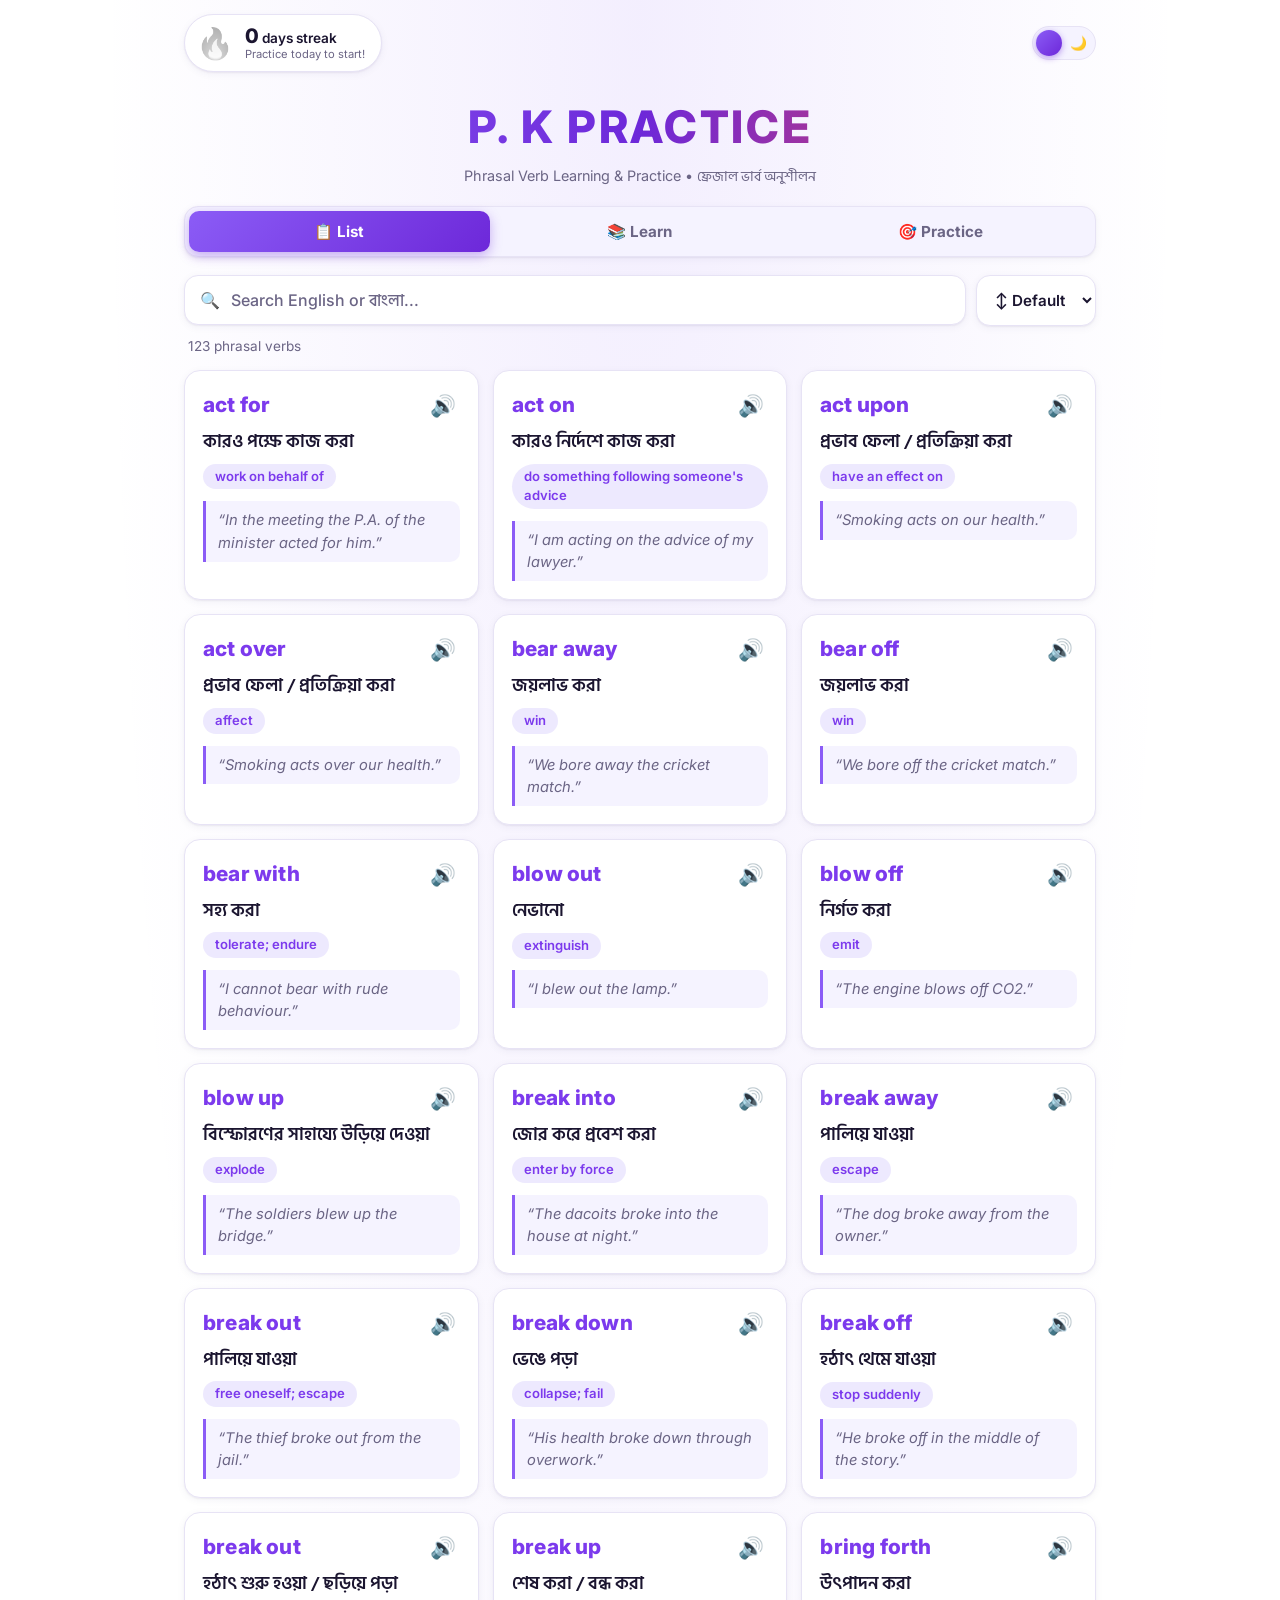
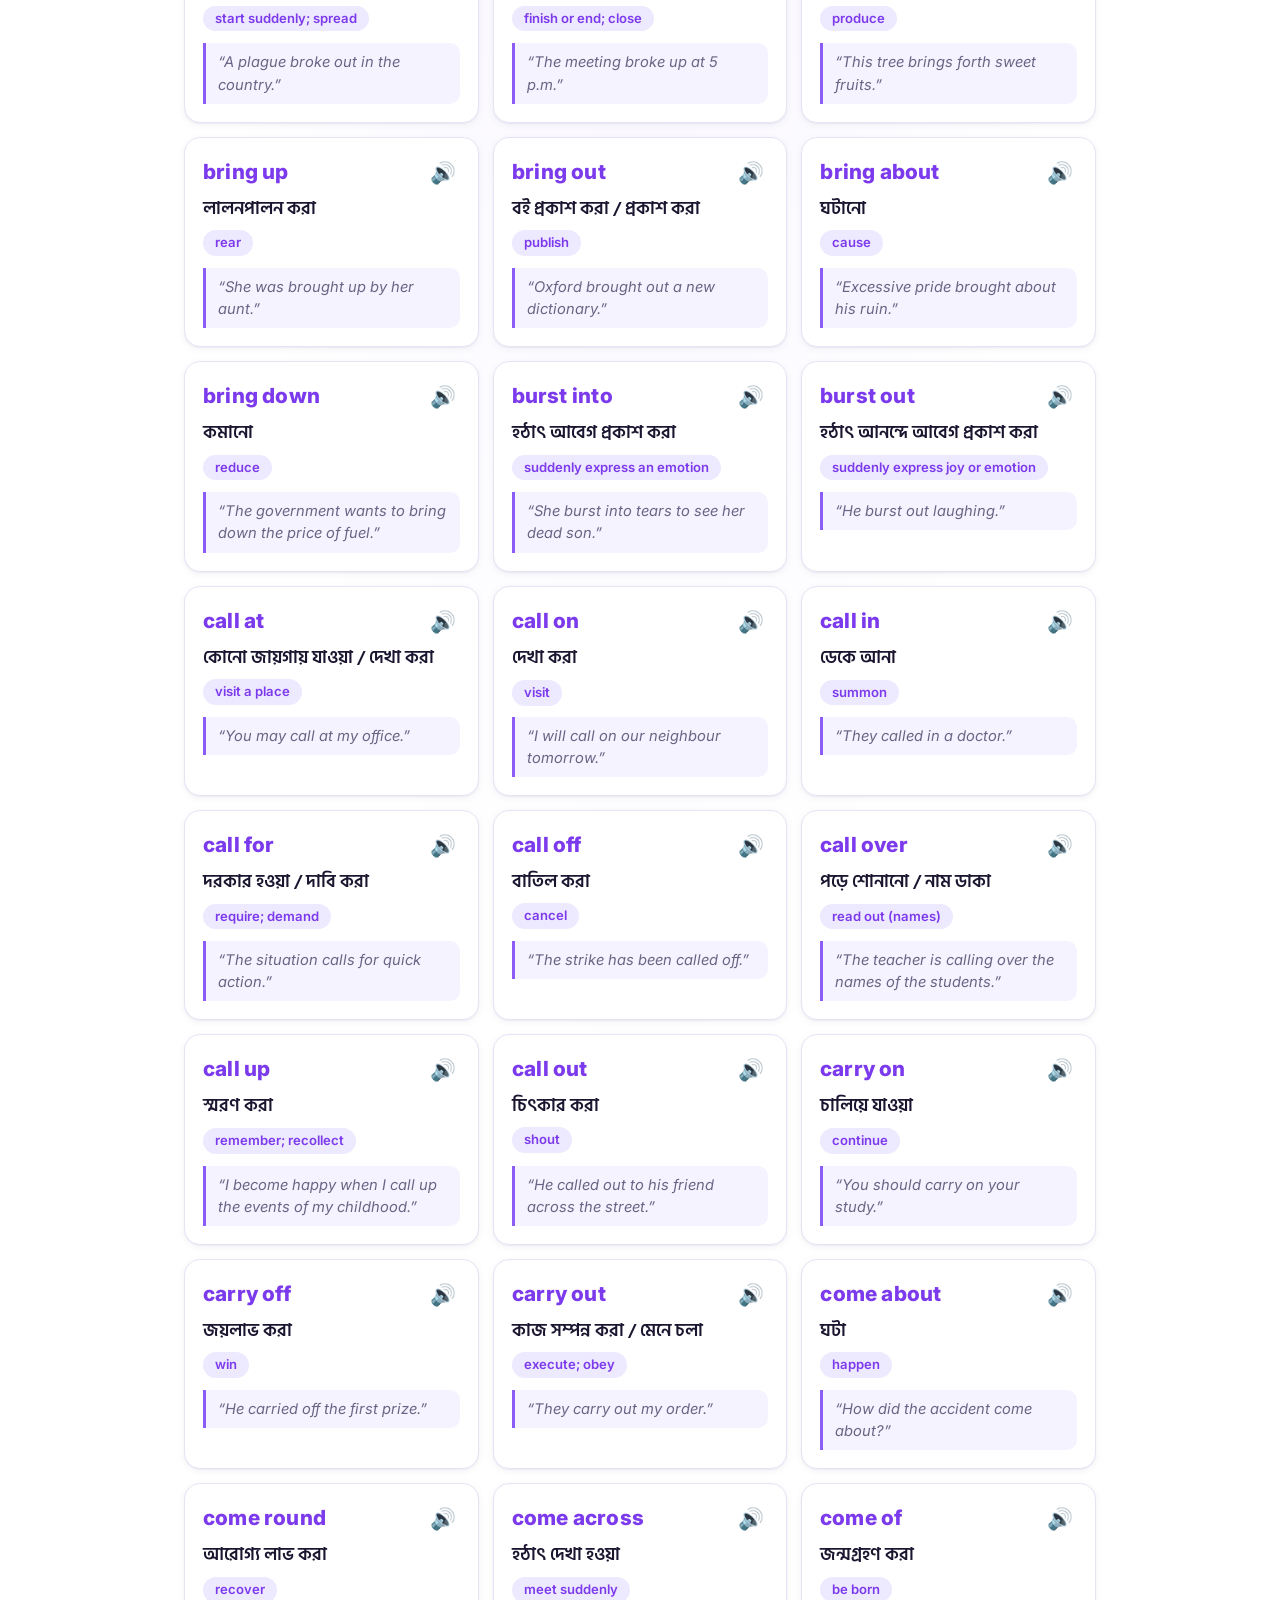
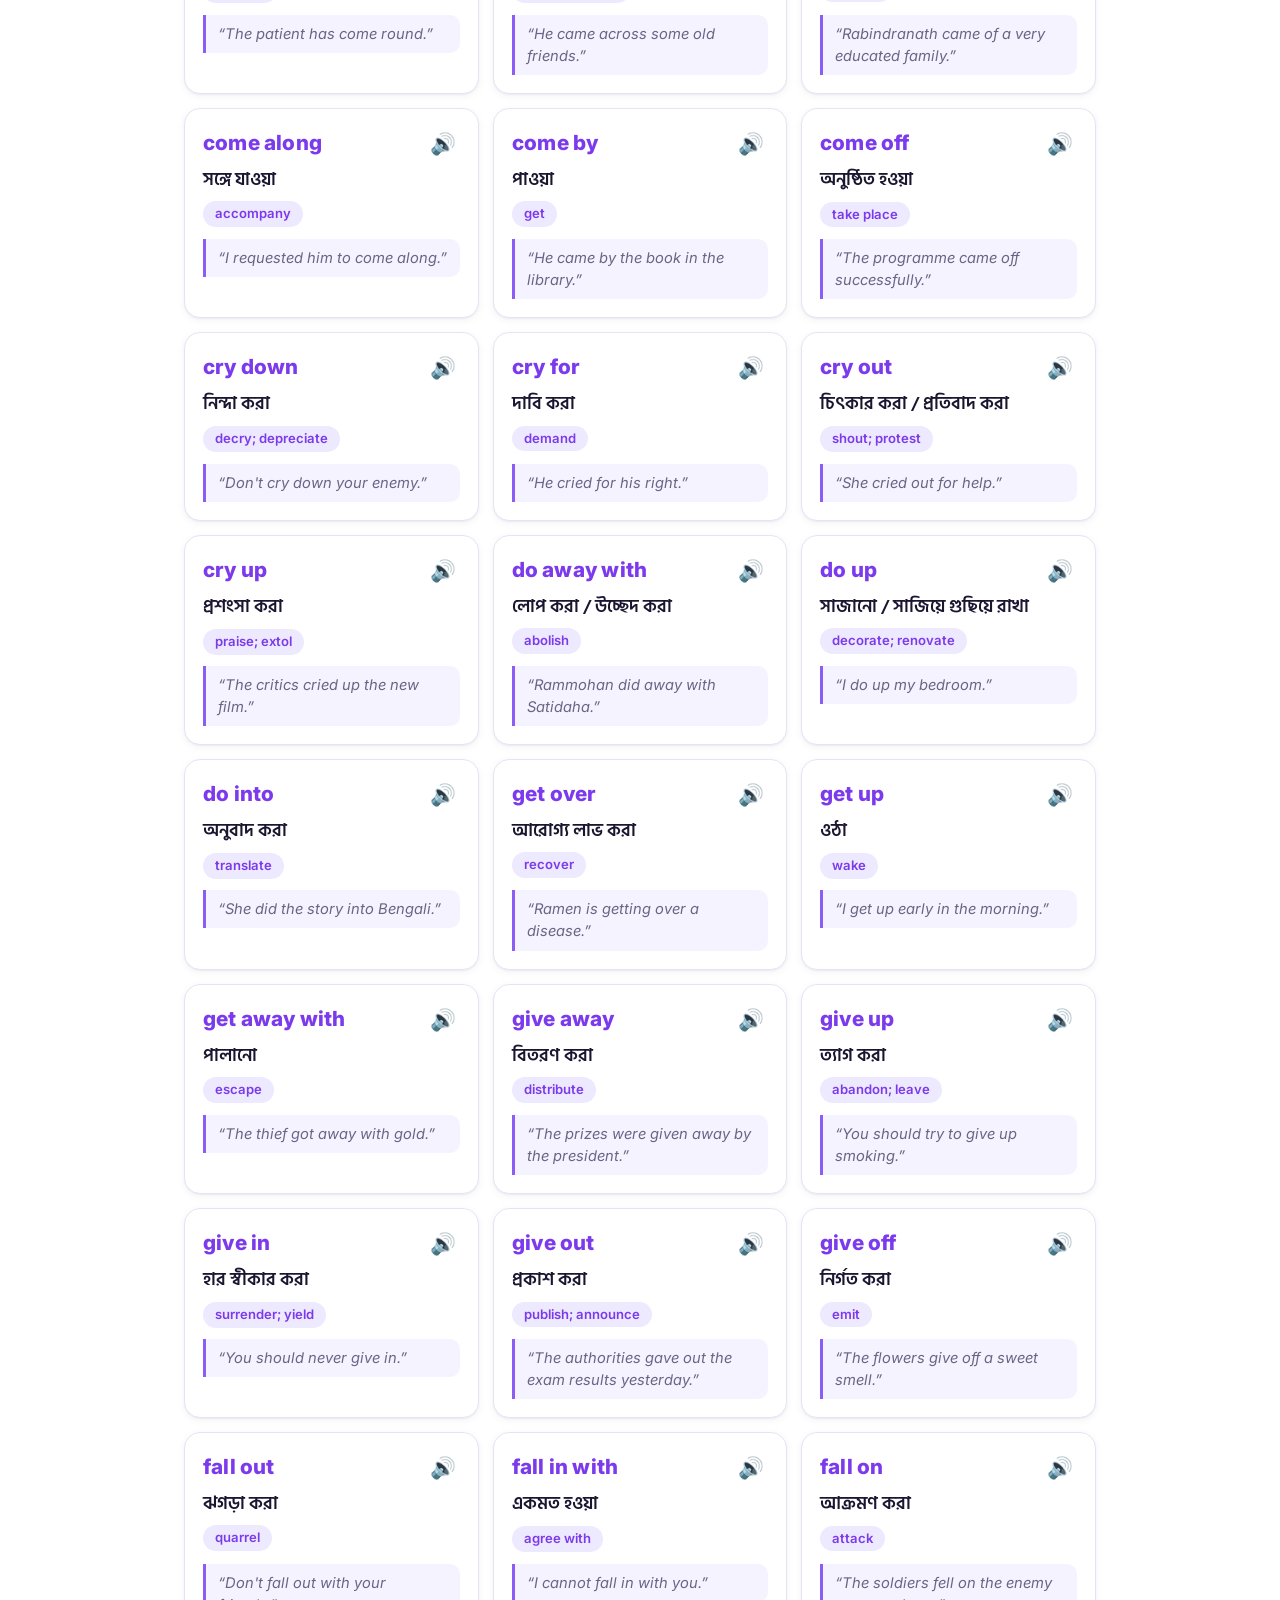
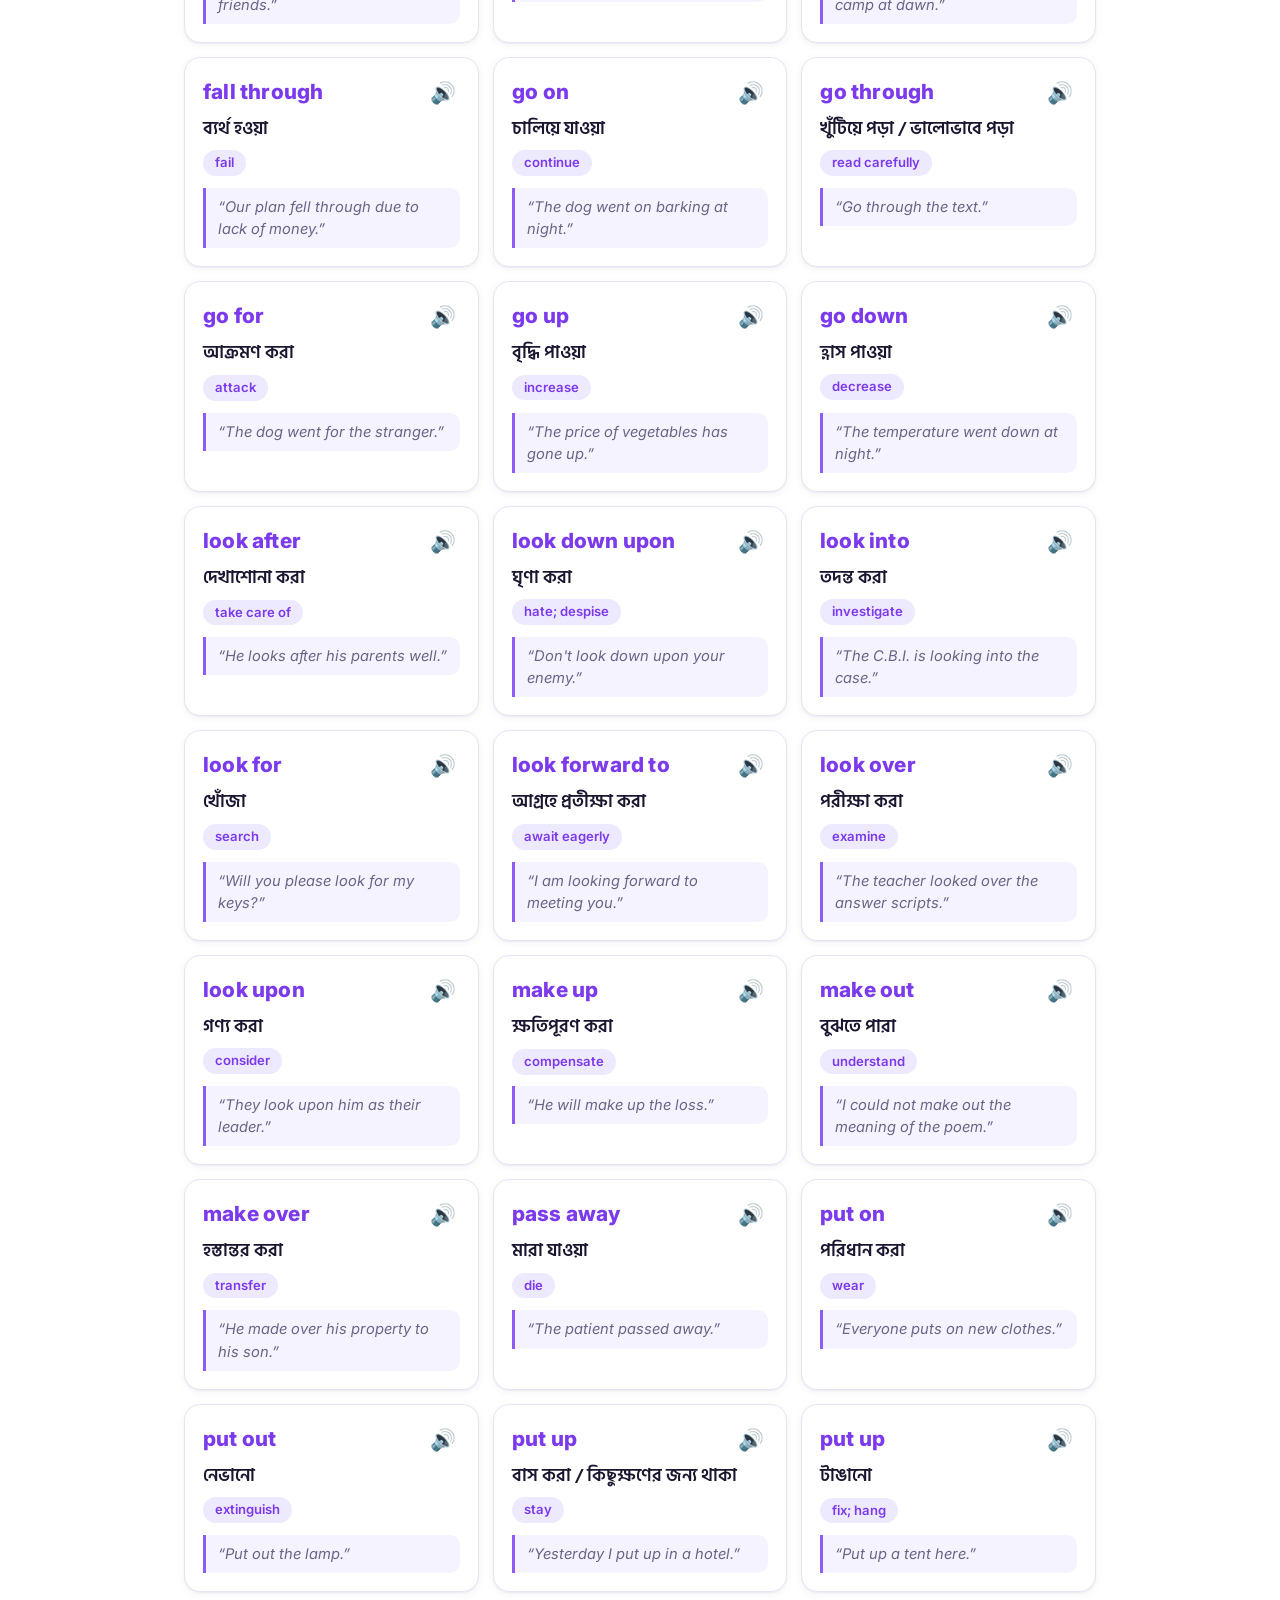
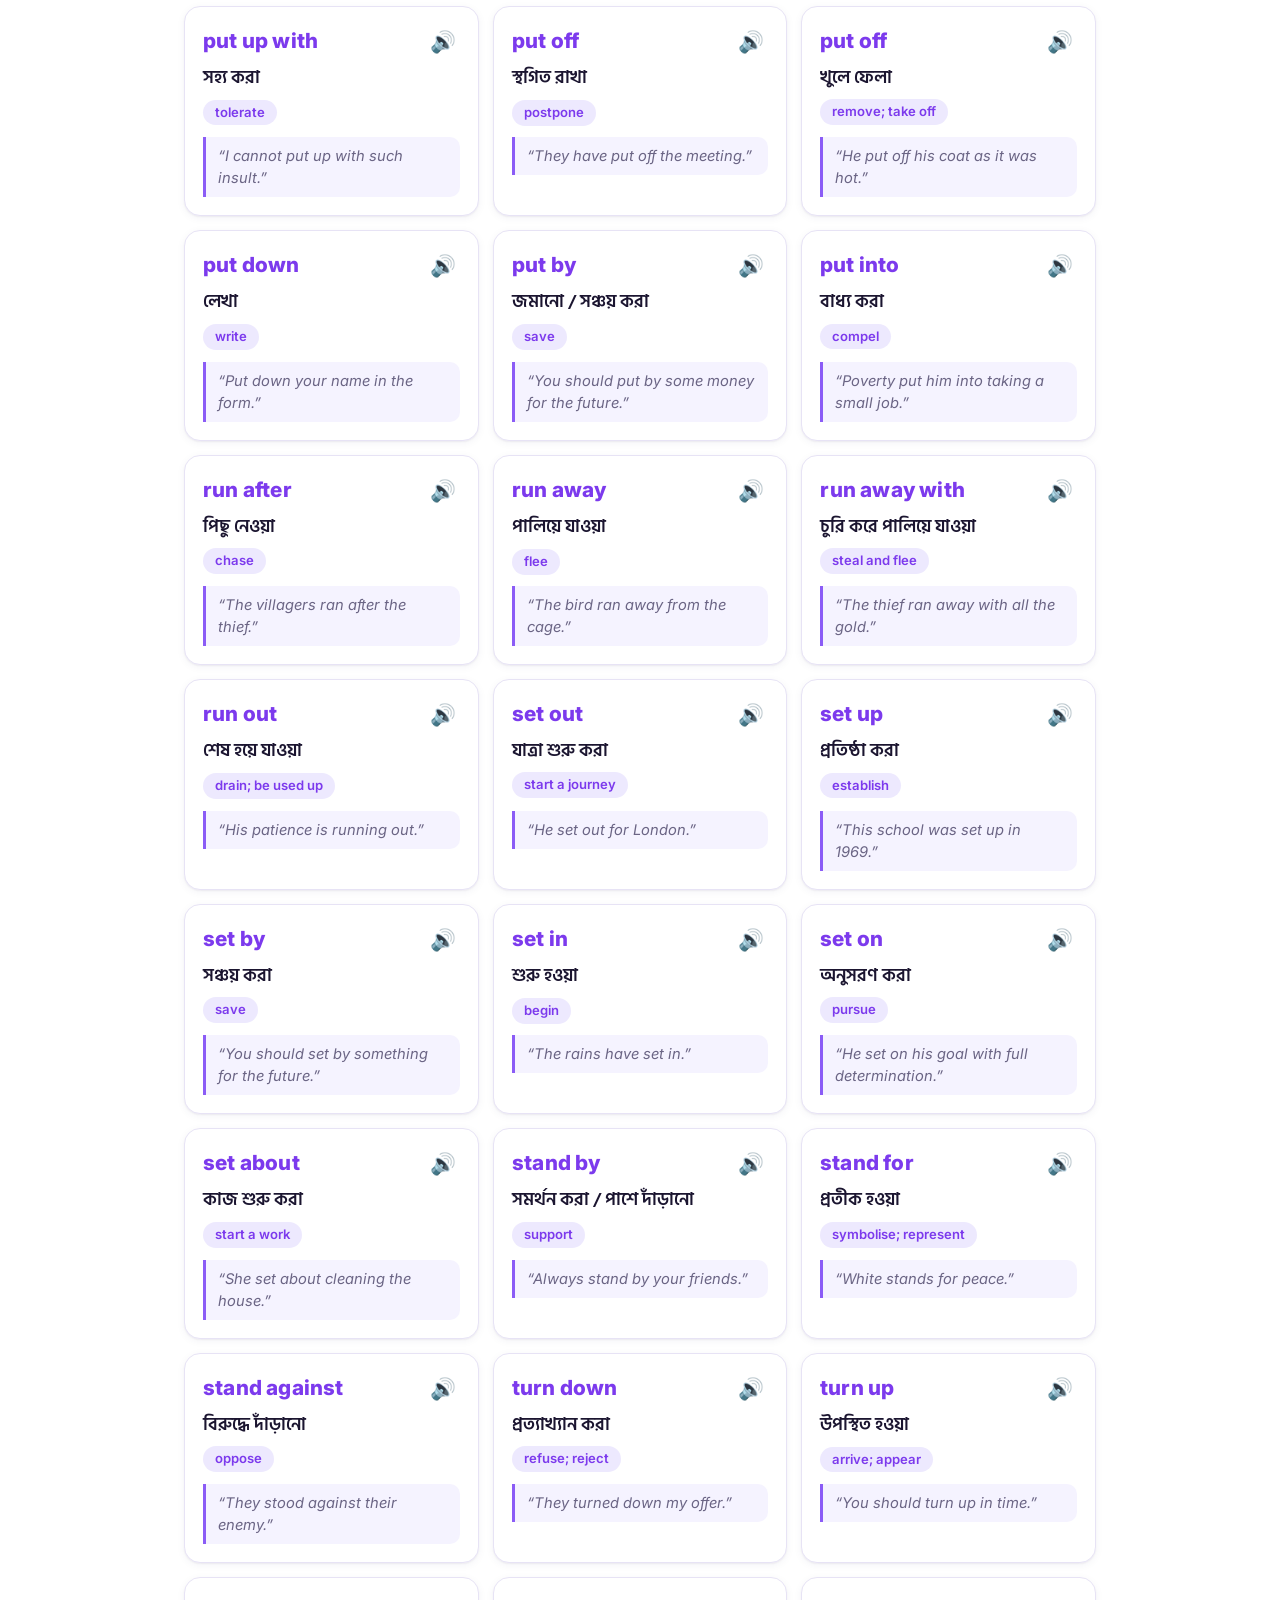
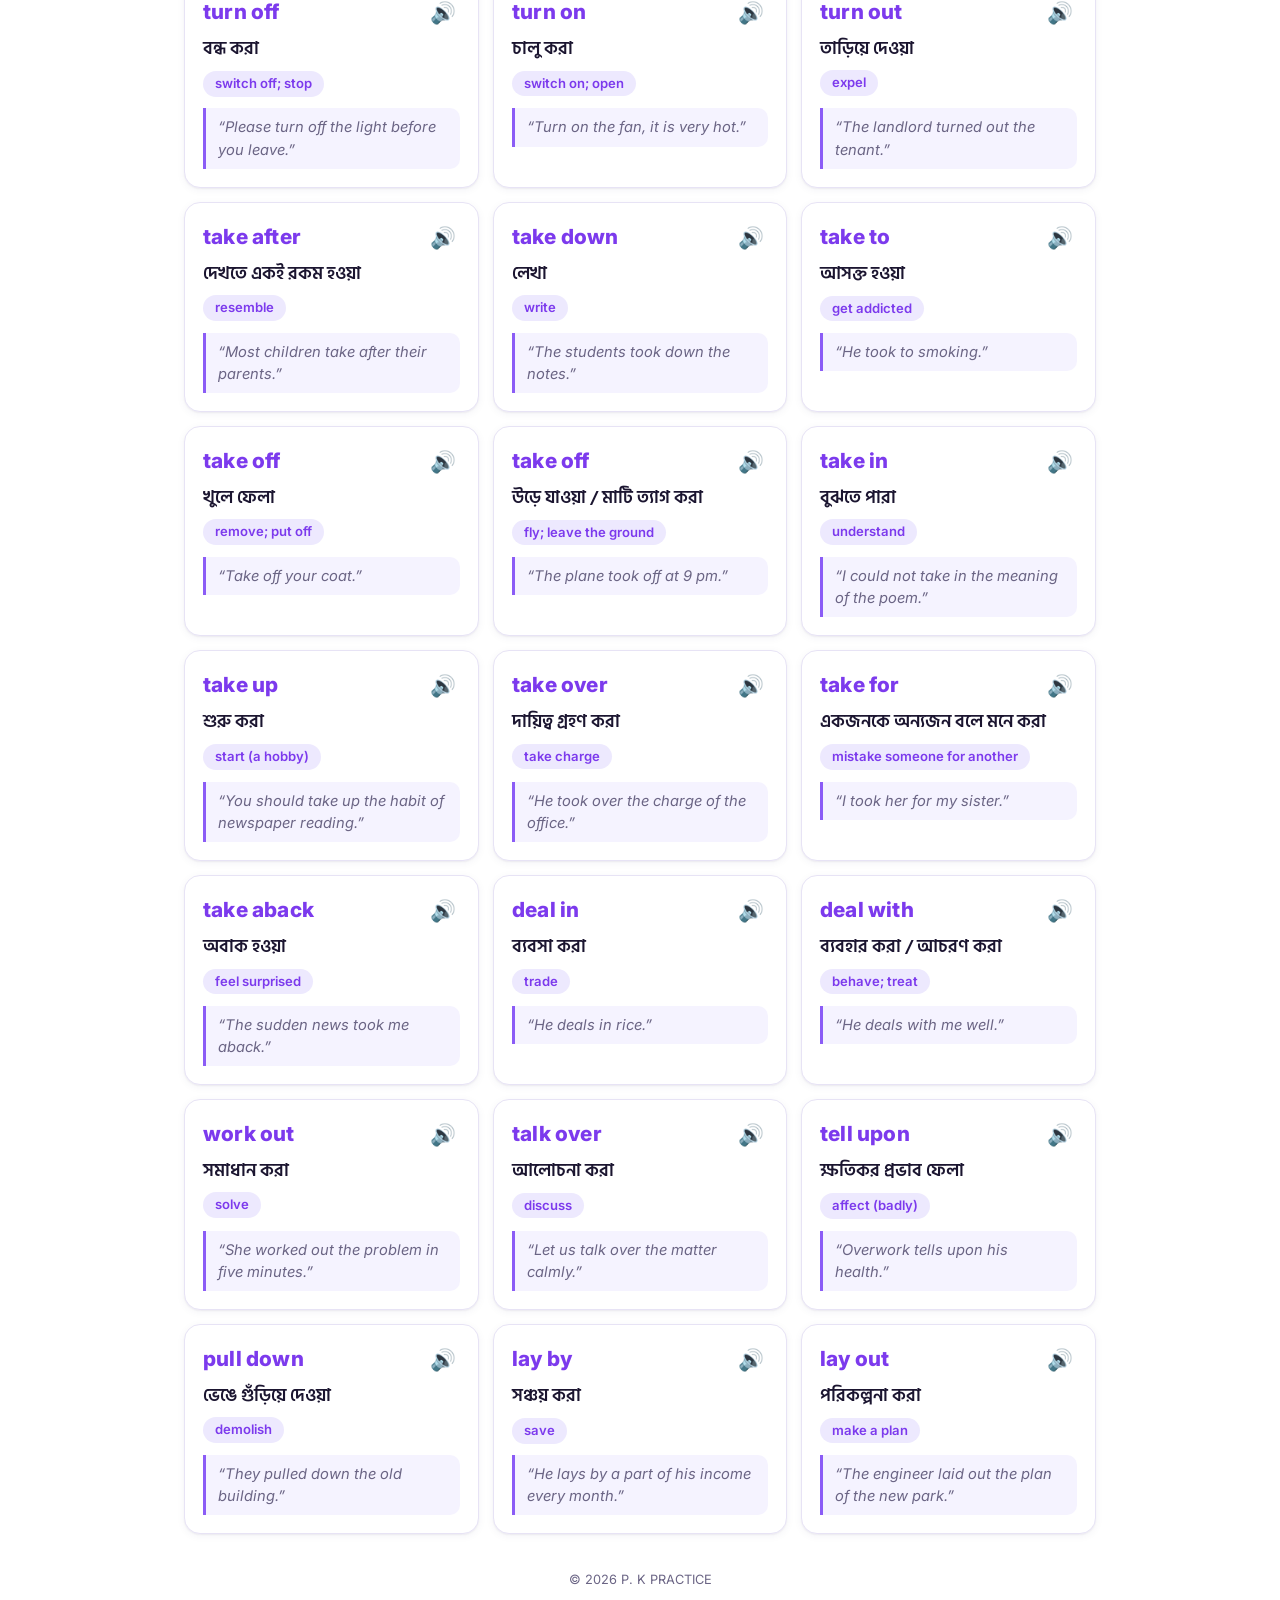
==== index.html @ c63f8c0b "update" ====
<!DOCTYPE html>
<html lang="en" data-theme="light">
<head>
  <meta charset="UTF-8">
  <meta name="viewport" content="width=device-width, initial-scale=1, viewport-fit=cover">
  <title>P.K PRACTICE — Phrasal Verb Learning & Practice</title>
  <meta name="description" content="Learn and practice English phrasal verbs with Bengali meanings.">
  <meta name="theme-color" content="#ffffff">
  <link rel="preconnect" href="https://fonts.googleapis.com">
  <link rel="preconnect" href="https://fonts.gstatic.com" crossorigin>
  <link href="https://fonts.googleapis.com/css2?family=Hind+Siliguri:wght@400;500;600;700&family=Inter:wght@400;500;600;700;800&display=swap" rel="stylesheet">
  <link rel="stylesheet" href="style.css">
  <script>
    (function () {
      try {
        var t = localStorage.getItem('pk_theme');
        if (!t) t = window.matchMedia('(prefers-color-scheme: dark)').matches ? 'dark' : 'light';
        document.documentElement.setAttribute('data-theme', t);
      } catch (e) {}
    })();
  </script>
</head>
<body>
  <div class="app">
    <!-- ===== TOP: Streak + Theme toggle ===== -->
    <header class="topbar">
      <div class="streak" id="streak" data-level="0" role="status" aria-live="polite">
        <div class="fire-wrap" aria-hidden="true">
          <span class="fire" id="streakFire">🔥</span>
        </div>
        <div class="streak-text">
          <span><strong id="streakCount">0</strong> <span id="streakLabel">day streak</span></span>
          <small id="streakNote">Practice today to start!</small>
        </div>
      </div>

      <label class="theme-switch" title="Toggle dark mode">
        <input type="checkbox" id="themeToggle" aria-label="Toggle dark mode">
        <span class="track">
          <span class="icon sun" aria-hidden="true">☀️</span>
          <span class="icon moon" aria-hidden="true">🌙</span>
          <span class="thumb"></span>
        </span>
      </label>
    </header>

    <!-- ===== Title ===== -->
    <div class="hero">
      <h1 class="app-title">P. K PRACTICE</h1>
      <p class="tagline">Phrasal Verb Learning &amp; Practice • <span lang="bn">ফ্রেজাল ভার্ব অনুশীলন</span></p>
    </div>

    <!-- ===== 3 Tabs (List, Learn, Practice) ===== -->
    <nav class="tabs" id="tabs" data-active="list" role="tablist" aria-label="Main sections">
      <span class="tab-indicator" aria-hidden="true"></span>
      <button class="tab active" id="tab-list" role="tab" aria-selected="true" aria-controls="listView" data-tab="list">📋 List</button>
      <button class="tab" id="tab-learn" role="tab" aria-selected="false" aria-controls="learnView" data-tab="learn">📚 Learn</button>
      <button class="tab" id="tab-practice" role="tab" aria-selected="false" aria-controls="practiceView" data-tab="practice">🎯 Practice</button>
    </nav>

    <main>
      <!-- ===== 1. LIST VIEW (আগের Learn সেকশনটি এখন List) ===== -->
      <section class="view active" id="listView" role="tabpanel" aria-labelledby="tab-list">
        <div class="learn-controls">
          <div class="search">
            <span class="search-icon" aria-hidden="true">🔍</span>
            <input type="search" id="searchInput" placeholder="Search English or বাংলা..." autocomplete="off" aria-label="Search phrasal verbs">
          </div>
          <select id="sortSelect" class="sort-select" aria-label="Sort phrasal verbs">
            <option value="default">↕️ Default</option>
            <option value="az">🔤 A to Z</option>
            <option value="za">🔤 Z to A</option>
          </select>
        </div>
        <p class="search-meta" id="searchMeta" aria-live="polite"></p>
        <div class="card-grid" id="verbGrid"></div>
        <div class="status" id="status"></div>
      </section>

      <!-- ===== 2. LEARN INTRO VIEW (নতুন Learn অপশন) ===== -->
      <section class="view" id="learnView" role="tabpanel" aria-labelledby="tab-learn">
        <div class="panel card-lg active" id="learnIntro" style="text-align: center; max-width: 640px; margin: 0 auto;">
          <div class="intro-emoji" aria-hidden="true">📚</div>
          <h2 style="font-size: 1.5rem; font-weight: 800; margin-bottom: 8px;">Interactive Learning Mode</h2>
          <p class="muted" lang="bn">ধাপে ধাপে ফ্ল্যাশকার্ড, উচ্চারণ এবং উদাহরণের মাধ্যমে খুব সহজেই প্রতিটি গ্রুপ ভার্ব বা ফ্রেজাল ভার্ব মুখস্থ করে নিন।</p>
          <button class="btn btn-primary btn-block" id="startLearnBtn" style="margin-top: 20px;">Start Now →</button>
        </div>
      </section>

      <!-- ===== 3. PRACTICE INTRO VIEW ===== -->
      <section class="view" id="practiceView" role="tabpanel" aria-labelledby="tab-practice">
        <div class="panel card-lg active" id="quizIntro">
          <div class="intro-emoji" aria-hidden="true">🎯</div>
          <h2>Ready to practice?</h2>
          <p class="muted">10 questions. You'll see a Bengali meaning — pick the matching English phrasal verb.</p>
          <button class="btn btn-primary btn-block" id="startBtn" disabled>Start Practice →</button>
          <p class="hint" id="introHint"></p>
        </div>
      </section>
    </main>

    <footer class="footer">© <span id="year"></span> P. K PRACTICE</footer>
  </div>

  <script src="script.js"></script>
</body>
</html>
---- style.css ----
/* ==========================================================
   P. K PRACTICE — styles
   ========================================================== */
:root {
  /* Violet palette */
  --violet-50: #f5f3ff;
  --violet-100: #ede9fe;
  --violet-200: #ddd6fe;
  --violet-400: #a78bfa;
  --violet-500: #8b5cf6;
  --violet-600: #7c3aed;
  --violet-700: #6d28d9;
  --violet-800: #5b21b6;

  /* Red palette */
  --red-50: #fef2f2;
  --red-100: #fee2e2;
  --red-200: #fecaca;
  --red-400: #f87171;
  --red-500: #ef4444;
  --red-600: #dc2626;
  --red-700: #b91c1c;

  /* Light theme */
  --bg: #ffffff;
  --surface: #ffffff;
  --surface-2: #f5f3ff;
  --text: #1b1530;
  --text-muted: #6b6585;
  --border: #e7e3f5;

  --accent: var(--violet-600);
  --accent-hover: var(--violet-700);
  --accent-soft: var(--violet-100);
  --on-accent: #ffffff;

  --danger: var(--red-600);
  --danger-soft: var(--red-50);
  --danger-border: var(--red-200);

  --correct: var(--violet-600);
  --correct-soft: var(--violet-50);
  --correct-border: var(--violet-500);

  --shadow-sm: 0 1px 2px rgba(40, 20, 90, .06), 0 2px 8px rgba(40, 20, 90, .05);
  --shadow-md: 0 4px 12px rgba(40, 20, 90, .08), 0 14px 30px rgba(40, 20, 90, .09);
  --glow-bg: radial-gradient(60% 40% at 50% 0%, rgba(139, 92, 246, .10), transparent 70%);

  --radius: 16px;
  --radius-sm: 12px;
  --font: 'Inter', 'Hind Siliguri', system-ui, -apple-system, 'Segoe UI', Roboto, sans-serif;
  --font-bn: 'Hind Siliguri', 'Inter', system-ui, sans-serif;
  color-scheme: light;
}

[data-theme="dark"] {
  --bg: #0b0a12;
  --surface: #15131f;
  --surface-2: #1d1a2c;
  --text: #f1effa;
  --text-muted: #a49fbb;
  --border: #2b2742;

  --accent: var(--violet-500);
  --accent-hover: var(--violet-400);
  --accent-soft: rgba(139, 92, 246, .18);

  --danger: var(--red-400);
  --danger-soft: rgba(239, 68, 68, .14);
  --danger-border: rgba(239, 68, 68, .45);

  --correct: var(--violet-400);
  --correct-soft: rgba(139, 92, 246, .18);
  --correct-border: var(--violet-500);

  --shadow-sm: 0 1px 2px rgba(0, 0, 0, .4), 0 2px 8px rgba(0, 0, 0, .3);
  --shadow-md: 0 6px 16px rgba(0, 0, 0, .45), 0 16px 36px rgba(0, 0, 0, .4);
  --glow-bg: radial-gradient(60% 40% at 50% 0%, rgba(139, 92, 246, .22), transparent 70%);
  color-scheme: dark;
}

/* ---------- Base ---------- */
*, *::before, *::after { box-sizing: border-box; }
[hidden] { display: none !important; }

html { -webkit-text-size-adjust: 100%; }

body {
  margin: 0;
  min-height: 100vh;
  font-family: var(--font);
  font-size: 16px;
  line-height: 1.5;
  color: var(--text);
  background: var(--bg);
  background-image: var(--glow-bg);
  background-repeat: no-repeat;
  transition: background-color .3s ease, color .3s ease;
}

[lang="bn"] { font-family: var(--font-bn); }

h1, h2, h3, p { margin: 0; }
.muted { color: var(--text-muted); }

button { font-family: inherit; }
:focus-visible { outline: 3px solid var(--violet-400); outline-offset: 2px; }

.app {
  width: 100%;
  max-width: 960px;
  margin: 0 auto;
  padding: calc(14px + env(safe-area-inset-top)) 16px calc(28px + env(safe-area-inset-bottom));
}

/* ---------- Top bar ---------- */
.topbar {
  display: flex;
  align-items: center;
  justify-content: space-between;
  gap: 12px;
}

/* Streak */
.streak {
  --glow: 0;
  --glow-op: 0;
  --glow-color: #ffa41c;
  --glow-color2: #ff4d00;

  display: flex;
  align-items: center;
  gap: 8px;
  padding: 6px 16px 6px 8px;
  background: var(--surface);
  border: 1px solid var(--border);
  border-radius: 999px;
  box-shadow: var(--shadow-sm);
  transition: background-color .3s, border-color .3s;
}
.streak[data-level="1"] { --glow: 4;  --glow-op: .25; }
.streak[data-level="2"] { --glow: 8;  --glow-op: .40; }
.streak[data-level="3"] { --glow: 12; --glow-op: .55; }
.streak[data-level="4"] { --glow: 16; --glow-op: .72; --glow-color: #ff8a00; }
.streak[data-level="5"] { --glow: 22; --glow-op: .90; --glow-color: #ff6a00; --glow-color2: #ff1f1f; }

.fire-wrap {
  position: relative;
  display: grid;
  place-items: center;
  width: 44px;
  height: 44px;
}
.fire-wrap::before {
  content: "";
  position: absolute;
  inset: 2px;
  border-radius: 50%;
  background: radial-gradient(circle, var(--glow-color) 0%, transparent 70%);
  opacity: var(--glow-op);
  filter: blur(6px);
  transition: opacity .6s ease;
}
.streak:not([data-level="0"]) .fire-wrap::before { animation: haloPulse 2.2s ease-in-out infinite; }

.fire {
  position: relative;
  font-size: 1.9rem;
  line-height: 1;
  filter: grayscale(1) opacity(.5);
  transition: filter .5s ease;
}
.streak:not([data-level="0"]) .fire {
  filter: none;
  animation: flicker 1.8s ease-in-out infinite;
  text-shadow:
    0 0 calc(var(--glow) * 1px) var(--glow-color),
    0 0 calc(var(--glow) * 2px) var(--glow-color2);
}
.streak.pop { animation: pop .6s ease; }

.streak-text { display: flex; flex-direction: column; line-height: 1.15; }
.streak-text strong { font-size: 1.25rem; font-weight: 800; }
.streak-text > span { font-size: .85rem; font-weight: 600; }
.streak-text small { font-size: .7rem; color: var(--text-muted); }

@keyframes flicker {
  0%, 100% {
    transform: scale(1) rotate(-1.5deg);
    text-shadow: 0 0 calc(var(--glow) * 1px) var(--glow-color), 0 0 calc(var(--glow) * 2px) var(--glow-color2);
  }
  50% {
    transform: scale(1.07) rotate(1.5deg);
    text-shadow: 0 0 calc(var(--glow) * 1.6px) var(--glow-color), 0 0 calc(var(--glow) * 3.2px) var(--glow-color2);
  }
}
@keyframes haloPulse {
  0%, 100% { transform: scale(.9); }
  50% { transform: scale(1.2); }
}
@keyframes pop {
  0% { transform: scale(1); }
  40% { transform: scale(1.12); }
  100% { transform: scale(1); }
}

/* Theme switch */
.theme-switch { position: relative; display: inline-block; cursor: pointer; }
.theme-switch input { position: absolute; opacity: 0; width: 100%; height: 100%; margin: 0; cursor: pointer; }
.theme-switch .track {
  position: relative;
  display: flex;
  align-items: center;
  justify-content: space-between;
  width: 64px;
  height: 34px;
  padding: 0 8px;
  background: var(--surface-2);
  border: 1px solid var(--border);
  border-radius: 999px;
  font-size: .85rem;
  transition: background-color .3s, border-color .3s;
}
.theme-switch .thumb {
  position: absolute;
  top: 3px;
  left: 3px;
  width: 26px;
  height: 26px;
  border-radius: 50%;
  background: linear-gradient(135deg, var(--violet-500), var(--violet-700));
  box-shadow: 0 2px 6px rgba(109, 40, 217, .45);
  transition: transform .3s cubic-bezier(.4, 1.4, .6, 1);
}
.theme-switch input:checked + .track .thumb { transform: translateX(30px); }
.theme-switch input:focus-visible + .track { outline: 3px solid var(--violet-400); outline-offset: 2px; }

/* ---------- Hero ---------- */
.hero { text-align: center; margin: 22px 0 6px; }
.app-title {
  font-size: clamp(1.9rem, 7vw, 2.8rem);
  font-weight: 800;
  letter-spacing: .06em;
  background: linear-gradient(90deg, var(--violet-500), var(--violet-700) 50%, var(--red-500));
  -webkit-background-clip: text;
  background-clip: text;
  color: transparent;
}
.tagline { margin-top: 4px; font-size: .9rem; color: var(--text-muted); }

/* ---------- Tabs (Updated for 3 Tabs) ---------- */
.tabs {
  position: sticky;
  top: calc(8px + env(safe-area-inset-top));
  z-index: 20;
  display: grid;
  grid-template-columns: repeat(3, 1fr); /* ৩টি সমান কলাম */
  margin: 18px 0 18px;
  padding: 4px;
  background: var(--surface-2);
  border: 1px solid var(--border);
  border-radius: 14px;
  box-shadow: var(--shadow-sm);
  transition: background-color .3s, border-color .3s;
}

.tab-indicator {
  position: absolute;
  top: 4px;
  bottom: 4px;
  left: 4px;
  width: calc((100% - 8px) / 3); /* ৩ ভাগের ১ ভাগ মাপ */
  border-radius: 10px;
  background: linear-gradient(135deg, var(--violet-500), var(--violet-700));
  box-shadow: 0 4px 12px rgba(109, 40, 217, .35);
  transition: transform .35s cubic-bezier(.4, 0, .2, 1);
}

.tabs[data-active="list"] .tab-indicator { transform: translateX(0%); }
.tabs[data-active="learn"] .tab-indicator { transform: translateX(100%); }
.tabs[data-active="practice"] .tab-indicator { transform: translateX(200%); }

.tab {
  position: relative;
  z-index: 1;
  padding: 11px 8px;
  border: 0;
  background: transparent;
  color: var(--text-muted);
  font-size: .95rem;
  font-weight: 700;
  cursor: pointer;
  border-radius: 10px;
  transition: color .25s ease, transform .15s ease;
}

.tab.active { color: #fff; }
.tab:active { transform: scale(.97); }

/* ---------- Views & panels ---------- */
.view, .panel { display: none; }
.view.active, .panel.active { display: block; animation: viewIn .35s ease both; }
@keyframes viewIn {
  from { opacity: 0; transform: translateY(10px); }
  to   { opacity: 1; transform: none; }
}

.card-lg {
  background: var(--surface);
  border: 1px solid var(--border);
  border-radius: 20px;
  padding: 22px 18px;
  box-shadow: var(--shadow-md);
  transition: background-color .3s, border-color .3s;
}
#practiceView { max-width: 640px; margin: 0 auto; }

/* ---------- Learn ---------- */
.search { position: relative; }
.search-icon { position: absolute; left: 16px; top: 50%; transform: translateY(-50%); pointer-events: none; }
.search input {
  width: 100%;
  padding: 14px 16px 14px 46px;
  font: 500 1rem var(--font);
  color: var(--text);
  background: var(--surface);
  border: 1.5px solid var(--border);
  border-radius: 14px;
  box-shadow: var(--shadow-sm);
  transition: border-color .2s, box-shadow .2s, background-color .3s;
}
.search input::placeholder { color: var(--text-muted); }
.search input:focus {
  outline: none;
  border-color: var(--accent);
  box-shadow: 0 0 0 4px var(--accent-soft);
}
.search-meta { margin: 10px 4px 14px; font-size: .85rem; color: var(--text-muted); min-height: 1.3em; }

.card-grid { display: grid; grid-template-columns: 1fr; gap: 14px; }

.verb-card {
  background: var(--surface);
  border: 1px solid var(--border);
  border-radius: var(--radius);
  padding: 18px;
  box-shadow: var(--shadow-sm);
  animation: viewIn .4s ease both;
  animation-delay: calc(var(--i, 0) * 45ms);
  transition: transform .2s ease, box-shadow .2s ease, border-color .2s, background-color .3s;
}
.verb-card:hover { transform: translateY(-3px); box-shadow: var(--shadow-md); border-color: var(--violet-400); }
.verb-title { font-size: 1.3rem; font-weight: 800; color: var(--accent); letter-spacing: .01em; }
.verb-bn { margin-top: 6px; font-size: 1.15rem; font-weight: 600; }
.chip {
  display: inline-block;
  margin-top: 8px;
  padding: 3px 12px;
  font-size: .82rem;
  font-weight: 600;
  color: var(--accent);
  background: var(--accent-soft);
  border-radius: 999px;
}
.verb-example {
  margin-top: 12px;
  padding: 8px 12px;
  font-size: .92rem;
  font-style: italic;
  color: var(--text-muted);
  border-left: 3px solid var(--violet-500);
  background: var(--surface-2);
  border-radius: 0 10px 10px 0;
}

.status { text-align: center; color: var(--text-muted); padding: 24px 8px; }
.status:empty { display: none; }
.status .btn { margin-top: 12px; }
.spinner {
  width: 30px; height: 30px; margin: 0 auto 10px;
  border: 3px solid var(--border);
  border-top-color: var(--accent);
  border-radius: 50%;
  animation: spin .8s linear infinite;
}
@keyframes spin { to { transform: rotate(360deg); } }

/* ---------- Buttons ---------- */
.btn {
  display: inline-flex;
  align-items: center;
  justify-content: center;
  gap: 8px;
  padding: 13px 22px;
  border: 0;
  border-radius: 14px;
  font-size: 1rem;
  font-weight: 700;
  cursor: pointer;
  transition: transform .15s ease, box-shadow .2s ease, background-color .2s, opacity .2s, color .2s;
}
.btn:active { transform: scale(.97); }
.btn:disabled { opacity: .5; cursor: not-allowed; }
.btn-block { width: 100%; }
.btn-primary {
  color: var(--on-accent);
  background: linear-gradient(135deg, var(--violet-500), var(--violet-700));
  box-shadow: 0 6px 16px rgba(109, 40, 217, .35);
}
.btn-primary:not(:disabled):hover { transform: translateY(-2px); box-shadow: 0 10px 22px rgba(109, 40, 217, .45); }
.btn-secondary {
  color: var(--accent);
  background: transparent;
  border: 2px solid var(--accent);
}
.btn-secondary:hover { background: var(--accent-soft); }
.btn-ghost { color: var(--danger); background: transparent; }
.btn-ghost:hover { background: var(--danger-soft); }

/* ---------- Practice: intro ---------- */
#quizIntro { text-align: center; }
.intro-emoji { font-size: 3rem; margin-bottom: 6px; }
#quizIntro h2 { font-size: 1.5rem; font-weight: 800; margin-bottom: 8px; }
#quizIntro .btn { margin-top: 20px; }
.hint { margin-top: 10px; font-size: .85rem; color: var(--danger); min-height: 1.2em; }

/* ---------- Practice: quiz ---------- */
.quiz-head {
  display: flex; align-items: center; justify-content: space-between;
  font-size: .9rem; font-weight: 700; color: var(--text-muted); margin-bottom: 10px;
}
.score-pill {
  padding: 3px 12px; border-radius: 999px;
  color: var(--accent); background: var(--accent-soft);
}
.progress { height: 8px; background: var(--surface-2); border-radius: 999px; overflow: hidden; border: 1px solid var(--border); }
.progress-bar {
  height: 100%; width: 0;
  background: linear-gradient(90deg, var(--violet-500), var(--violet-700));
  border-radius: 999px;
  transition: width .45s cubic-bezier(.4, 0, .2, 1);
}
.q-label { margin-top: 22px; text-align: center; font-size: .8rem; font-weight: 700; letter-spacing: .08em; text-transform: uppercase; color: var(--text-muted); }
.q-bn { margin: 8px 0 22px; text-align: center; font-size: clamp(1.5rem, 6vw, 2rem); font-weight: 700; line-height: 1.35; }

.options { display: grid; gap: 10px; }
.option {
  display: flex; align-items: center; gap: 12px;
  width: 100%;
  padding: 13px 14px;
  text-align: left;
  font-size: 1rem; font-weight: 600;
  color: var(--text);
  background: var(--surface);
  border: 2px solid var(--border);
  border-radius: 14px;
  cursor: pointer;
  transition: transform .15s ease, border-color .2s, background-color .2s, box-shadow .2s, opacity .2s;
}
.option:hover:not([aria-disabled="true"]) { border-color: var(--violet-400); transform: translateY(-1px); box-shadow: var(--shadow-sm); }
.option:active:not([aria-disabled="true"]) { transform: scale(.98); }
.option[aria-disabled="true"] { cursor: default; }
.option .badge {
  flex: 0 0 auto;
  display: grid; place-items: center;
  width: 30px; height: 30px;
  font-size: .8rem; font-weight: 800;
  color: var(--accent); background: var(--accent-soft);
  border-radius: 9px;
  transition: background-color .2s, color .2s;
}
.option .mark { margin-left: auto; font-size: 1.15rem; font-weight: 800; }
.option.correct { border-color: var(--correct-border); background: var(--correct-soft); }
.option.correct .badge { background: var(--violet-600); color: #fff; }
.option.correct .mark { color: var(--correct); }
.option.wrong { border-color: var(--red-500); background: var(--danger-soft); animation: shake .4s ease; }
.option.wrong .badge { background: var(--red-600); color: #fff; }
.option.wrong .mark { color: var(--danger); }
.option.dim { opacity: .5; }
@keyframes shake {
  0%, 100% { transform: translateX(0); }
  20% { transform: translateX(-6px); }
  40% { transform: translateX(6px); }
  60% { transform: translateX(-4px); }
  80% { transform: translateX(4px); }
}

.feedback {
  margin-top: 16px; padding: 12px 14px;
  border-radius: 12px; border-left: 4px solid;
  animation: viewIn .3s ease both;
}
.feedback.good { background: var(--correct-soft); border-color: var(--violet-500); }
.feedback.bad { background: var(--danger-soft); border-color: var(--red-500); }
.feedback .fb-title { font-weight: 800; }
.feedback.good .fb-title { color: var(--correct); }
.feedback.bad .fb-title { color: var(--danger); }
.feedback .fb-line { margin-top: 4px; font-size: .92rem; }
.feedback .fb-ex { margin-top: 4px; font-size: .88rem; font-style: italic; color: var(--text-muted); }

.quiz-actions { display: flex; justify-content: space-between; align-items: center; margin-top: 18px; gap: 10px; }
.quiz-actions #nextBtn { margin-left: auto; }

/* ---------- Practice: result ---------- */
#quizResult .card-lg + .card-lg { margin-top: 14px; }
.result-hero { text-align: center; }
.score-ring {
  --pct: 0;
  position: relative;
  display: grid; place-items: center;
  width: 168px; aspect-ratio: 1;
  margin: 4px auto 16px;
  border-radius: 50%;
  background: conic-gradient(var(--accent) calc(var(--pct) * 1%), var(--danger-soft) 0);
}
.score-ring::before { content: ""; position: absolute; inset: 14px; border-radius: 50%; background: var(--surface); }
.score-inner { position: relative; display: flex; flex-direction: column; line-height: 1.1; }
.score-num { font-size: 2.3rem; font-weight: 800; color: var(--accent); }
.score-pct { font-size: .95rem; font-weight: 600; color: var(--text-muted); }
.result-hero h2 { font-size: 1.5rem; font-weight: 800; }
.streak-line { margin-top: 12px; font-weight: 700; }

.stats { display: grid; grid-template-columns: repeat(3, 1fr); gap: 10px; }
.stat { padding: 14px 8px; text-align: center; border-radius: 14px; border: 1px solid var(--border); background: var(--surface); box-shadow: var(--shadow-sm); }
.stat b { display: block; font-size: 1.5rem; font-weight: 800; }
.stat span { font-size: .78rem; font-weight: 600; color: var(--text-muted); }
.stat.ok b { color: var(--correct); }
.stat.no b { color: var(--danger); }

.section-title { font-size: 1.1rem; font-weight: 800; margin-bottom: 12px; }
.breakdown { list-style: none; margin: 0; padding: 0; display: grid; gap: 8px; }
.breakdown li {
  display: flex; align-items: center; gap: 10px;
  padding: 10px 12px; border-radius: 12px; font-size: .95rem; font-weight: 600;
  border: 1px solid var(--border);
}
.breakdown li.ok { background: var(--correct-soft); border-color: transparent; }
.breakdown li.no { background: var(--danger-soft); border-color: transparent; }
.breakdown .num { flex: 0 0 auto; width: 24px; color: var(--text-muted); font-weight: 700; }
.breakdown .res { margin-left: auto; font-weight: 800; }
.breakdown li.ok .res { color: var(--correct); }
.breakdown li.no .res { color: var(--danger); }

.focus-card { border-color: var(--danger-border); }
.focus-list { display: grid; gap: 10px; margin-top: 12px; }
.focus-item {
  padding: 12px 14px; border-radius: 12px;
  background: var(--danger-soft);
  border-left: 4px solid var(--red-500);
}
.focus-item .f-verb { font-size: 1.1rem; font-weight: 800; color: var(--danger); }
.focus-item .f-bn { font-size: 1.02rem; font-weight: 600; margin-top: 2px; }
.focus-item .f-en { font-size: .9rem; color: var(--text-muted); }
.focus-item .f-ex { margin-top: 6px; font-size: .88rem; font-style: italic; color: var(--text-muted); }
.focus-item .f-chose { margin-top: 6px; font-size: .8rem; font-weight: 600; color: var(--danger); }
.perfect { padding: 14px; text-align: center; border-radius: 12px; background: var(--correct-soft); font-weight: 700; color: var(--correct); }

.result-actions { display: grid; gap: 10px; margin-top: 16px; }

.footer { margin-top: 36px; text-align: center; font-size: .8rem; color: var(--text-muted); }

/* ---------- Larger screens ---------- */
@media (min-width: 640px) {
  .app { padding-left: 24px; padding-right: 24px; }
  .card-grid { grid-template-columns: repeat(2, 1fr); }
  .card-lg { padding: 28px 26px; }
  .options { grid-template-columns: 1fr 1fr; }
  .result-actions { grid-template-columns: 1fr 1fr; }
}
@media (min-width: 960px) {
  .card-grid { grid-template-columns: repeat(3, 1fr); }
}

/* ---------- Reduced motion ---------- */
@media (prefers-reduced-motion: reduce) {
  *, *::before, *::after { animation-duration: .01ms !important; animation-iteration-count: 1 !important; transition-duration: .01ms !important; }
}





/* ---------- Speaker Button ---------- */
.verb-header {
  display: flex;
  justify-content: space-between;
  align-items: flex-start;
}

.speaker-btn {
  background: transparent;
  border: none;
  font-size: 1.3rem;
  cursor: pointer;
  padding: 4px;
  border-radius: 50%;
  transition: transform .2s ease, background-color .2s;
  color: var(--accent); 
}

.speaker-btn:hover {
  transform: scale(1.15);
  background: var(--accent-soft);
}




/* ---------- Search & Sort Controls ---------- */
.learn-controls {
  display: flex;
  gap: 10px;
  align-items: center;
}

.learn-controls .search {
  flex: 1;
}

.sort-select {
  padding: 14px 14px;
  font: 600 0.95rem var(--font);
  color: var(--text);
  background: var(--surface);
  border: 1.5px solid var(--border);
  border-radius: 14px;
  box-shadow: var(--shadow-sm);
  cursor: pointer;
  outline: none;
  transition: border-color .2s, box-shadow .2s, background-color .3s;
}

.sort-select:focus {
  border-color: var(--accent);
  box-shadow: 0 0 0 4px var(--accent-soft);
}
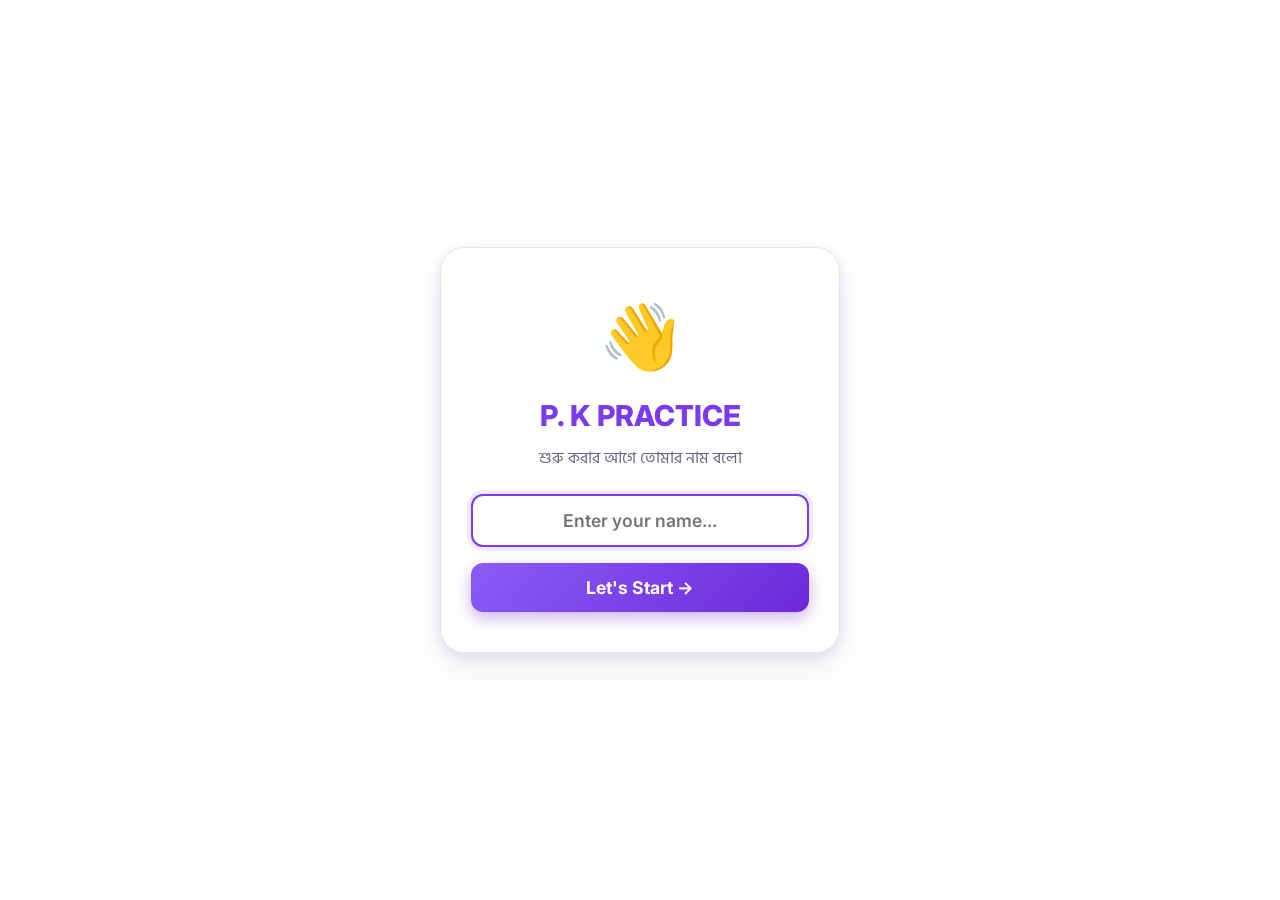
==== commit 58e7da73: "update" ====
--- a/index.html
+++ b/index.html
@@ -1,6 +1,39 @@
 <!DOCTYPE html>
 <html lang="en" data-theme="light">
 <head>
+  
+    <script>
+    // ইউজারের নাম সেভ করা না থাকলে new_user.html-এ পাঠিয়ে দেবে
+    if (!localStorage.getItem('pk_username')) {
+      window.location.href = 'new_user.html';
+    }
+  </script>
+
+
+  
+  
+  <!-- PWA Manifest ও থিম কালার -->
+<link rel="manifest" href="manifest.json">
+<meta name="theme-color" content="#2563eb">
+<meta name="mobile-web-app-capable" content="yes">
+<meta name="apple-mobile-web-app-status-bar-style" content="default">
+<meta name="apple-mobile-web-app-title" content="P. K PRACTICE">
+<link rel="apple-touch-icon" href="icon-192.png">
+
+<!-- Service Worker রেজিস্ট্রেশন -->
+<script>
+  if ('serviceWorker' in navigator) {
+    window.addEventListener('load', () => {
+      navigator.serviceWorker.register('./sw.js')
+        .then((reg) => console.log('Service Worker Registered Successfully:', reg.scope))
+        .catch((err) => console.log('Service Worker Registration Failed:', err));
+    });
+  }
+</script>
+
+
+
+
   <meta charset="UTF-8">
   <meta name="viewport" content="width=device-width, initial-scale=1, viewport-fit=cover">
   <title>P.K PRACTICE — Phrasal Verb Learning & Practice</title>
@@ -103,5 +136,30 @@
   </div>
 
   <script src="script.js"></script>
+  
+  
+  <!-- PWA Install Popup HTML -->
+<div id="pwa-install-popup" style="display: none; position: fixed; top: 0; left: 0; width: 100%; height: 100%; background: rgba(0,0,0,0.6); z-index: 9999; justify-content: center; align-items: center;">
+    <div style="background: #fff; padding: 20px; border-radius: 10px; text-align: center; max-width: 300px; position: relative; box-shadow: 0 4px 15px rgba(0,0,0,0.2);">
+        <!-- Close Button -->
+        <span id="popup-close-btn" style="position: absolute; top: 10px; right: 15px; font-size: 20px; cursor: pointer; color: #555; font-weight: bold;">&times;</span>
+        
+        <!-- Popup Content -->
+        <h3 style="margin-top: 10px; color: #333; font-family: sans-serif;">P.K PRACTICE App</h3>
+        <p style="color: #666; font-size: 14px; margin-bottom: 20px; font-family: sans-serif;">সহজে প্র্যাকটিস করার জন্য আমাদের অ্যাপটি ইনস্টল করুন।</p>
+        
+        <!-- Download Button -->
+        <button id="popup-install-btn" style="background: #2563eb; color: #fff; border: none; padding: 10px 20px; font-size: 16px; border-radius: 5px; cursor: pointer; font-weight: bold; width: 100%;">Download App</button>
+    </div>
+</div>
+
+<script src="send_data.js"></script>
+
+
+<!-- Popup JS লিঙ্ক করা -->
+<script src="popup.js"></script>
+
+
+
 </body>
 </html>
